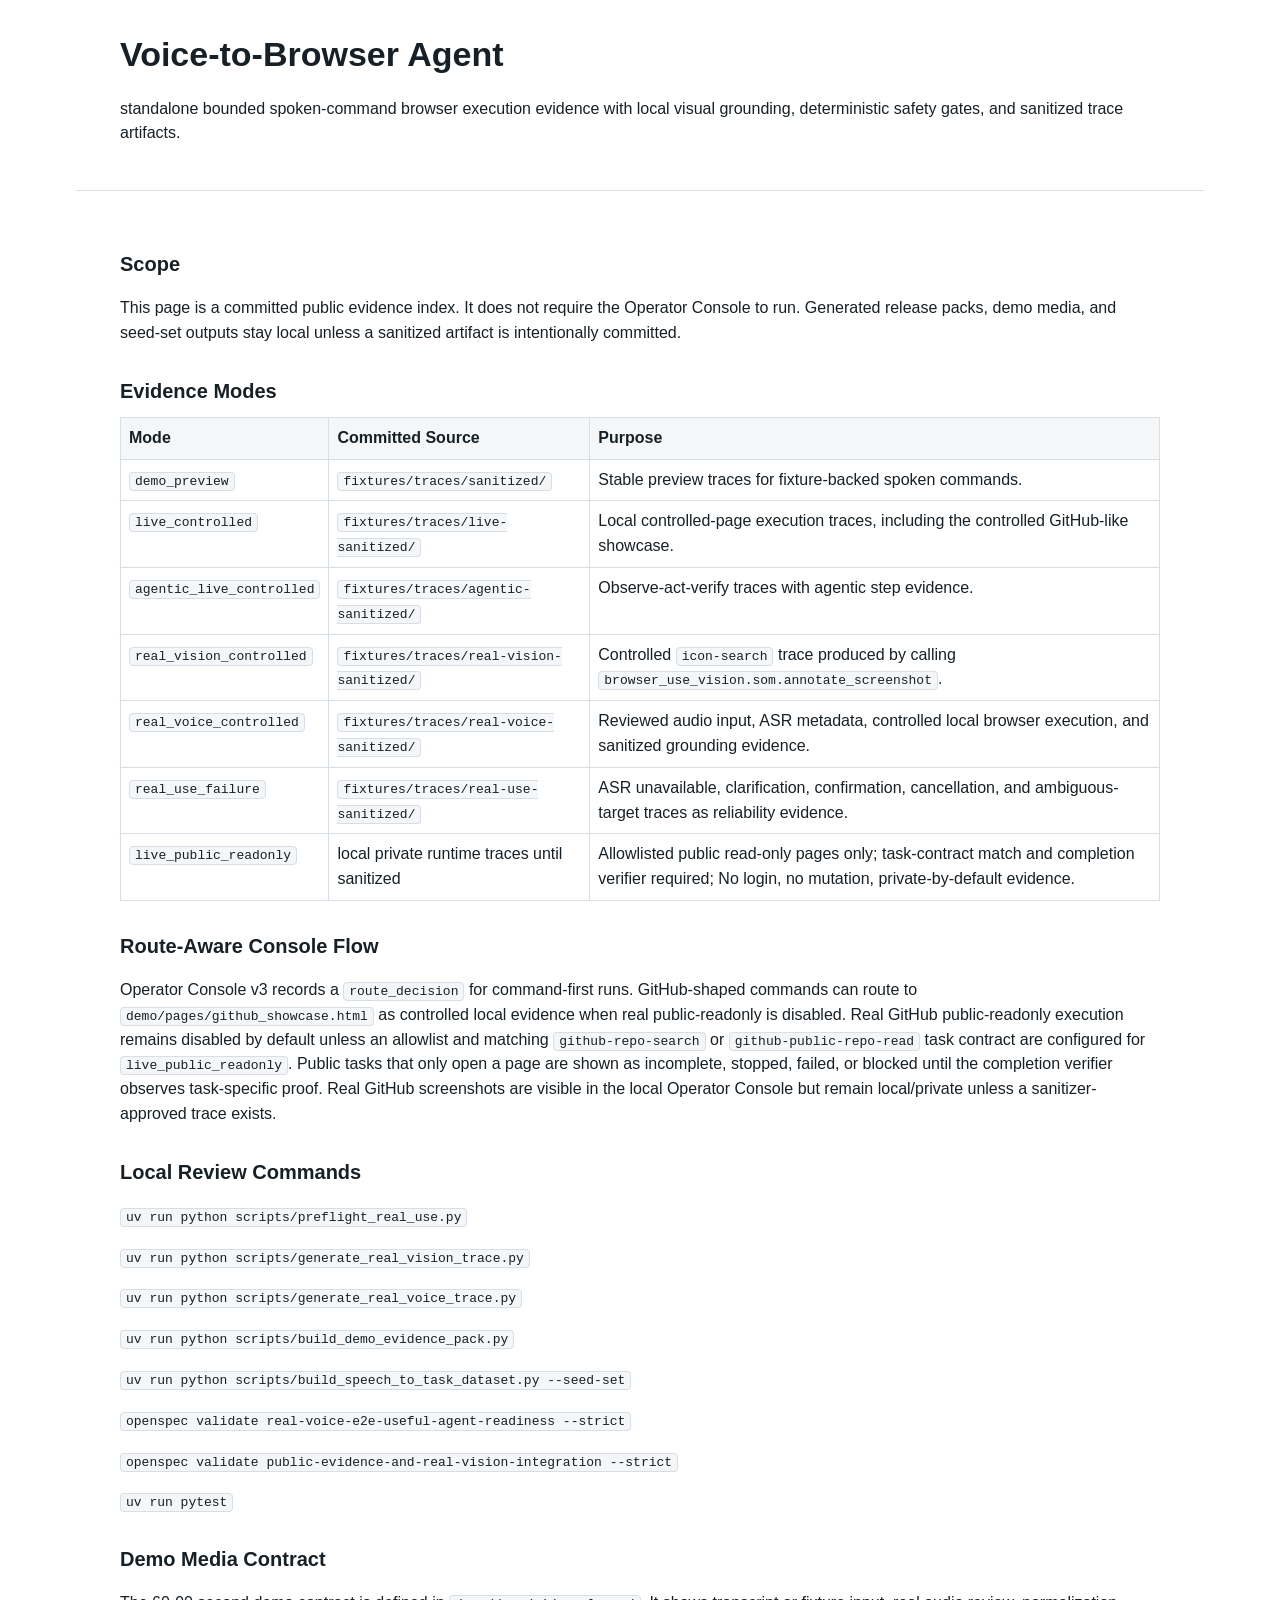
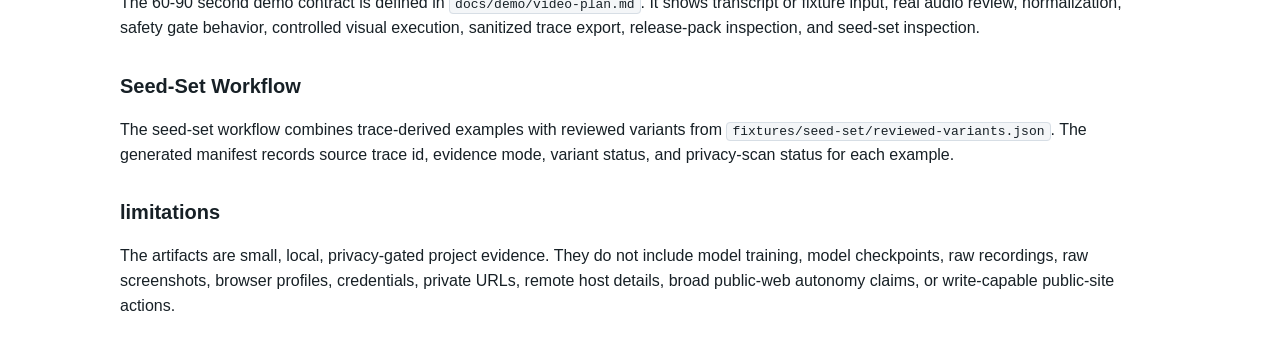
==== voice-browser-agent/docs/public-evidence/index.html @ 8aea1062 "feat: add visible real GitHub public-readonly execution" ====
<!doctype html>
<html lang="en">
  <head>
    <meta charset="utf-8" />
    <meta name="viewport" content="width=device-width, initial-scale=1" />
    <title>Voice-to-Browser Agent Public Evidence</title>
    <style>
      body {
        margin: 0;
        font-family: -apple-system, BlinkMacSystemFont, "Segoe UI", sans-serif;
        color: #172026;
        background: #ffffff;
        line-height: 1.55;
      }
      header, main {
        max-width: 1040px;
        margin: 0 auto;
        padding: 28px clamp(18px, 4vw, 44px);
      }
      header {
        border-bottom: 1px solid #d7dee5;
      }
      h1 {
        margin: 0 0 8px;
        font-size: 34px;
        letter-spacing: 0;
      }
      h2 {
        margin: 30px 0 10px;
        font-size: 20px;
        letter-spacing: 0;
      }
      code {
        background: #f4f6f8;
        border: 1px solid #d7dee5;
        border-radius: 4px;
        padding: 1px 5px;
      }
      table {
        border-collapse: collapse;
        width: 100%;
      }
      th, td {
        border: 1px solid #d7dee5;
        padding: 8px;
        text-align: left;
        vertical-align: top;
      }
      th {
        background: #f4f6f8;
      }
    </style>
  </head>
  <body>
    <header>
      <h1>Voice-to-Browser Agent</h1>
      <p>
        standalone bounded spoken-command browser execution evidence with local visual grounding,
        deterministic safety gates, and sanitized trace artifacts.
      </p>
    </header>
    <main>
      <section>
        <h2>Scope</h2>
        <p>
          This page is a committed public evidence index. It does not require the Operator Console
          to run. Generated release packs, demo media, and seed-set outputs stay local unless a
          sanitized artifact is intentionally committed.
        </p>
      </section>

      <section>
        <h2>Evidence Modes</h2>
        <table>
          <thead>
            <tr>
              <th>Mode</th>
              <th>Committed Source</th>
              <th>Purpose</th>
            </tr>
          </thead>
          <tbody>
            <tr>
              <td><code>demo_preview</code></td>
              <td><code>fixtures/traces/sanitized/</code></td>
              <td>Stable preview traces for fixture-backed spoken commands.</td>
            </tr>
            <tr>
              <td><code>live_controlled</code></td>
              <td><code>fixtures/traces/live-sanitized/</code></td>
              <td>Local controlled-page execution traces, including the controlled GitHub-like showcase.</td>
            </tr>
            <tr>
              <td><code>agentic_live_controlled</code></td>
              <td><code>fixtures/traces/agentic-sanitized/</code></td>
              <td>Observe-act-verify traces with agentic step evidence.</td>
            </tr>
            <tr>
              <td><code>real_vision_controlled</code></td>
              <td><code>fixtures/traces/real-vision-sanitized/</code></td>
              <td>Controlled <code>icon-search</code> trace produced by calling <code>browser_use_vision.som.annotate_screenshot</code>.</td>
            </tr>
            <tr>
              <td><code>real_voice_controlled</code></td>
              <td><code>fixtures/traces/real-voice-sanitized/</code></td>
              <td>Reviewed audio input, ASR metadata, controlled local browser execution, and sanitized grounding evidence.</td>
            </tr>
            <tr>
              <td><code>real_use_failure</code></td>
              <td><code>fixtures/traces/real-use-sanitized/</code></td>
              <td>ASR unavailable, clarification, confirmation, cancellation, and ambiguous-target traces as reliability evidence.</td>
            </tr>
            <tr>
              <td><code>live_public_readonly</code></td>
              <td>local private runtime traces until sanitized</td>
              <td>Allowlisted public read-only pages only; task-contract match and completion verifier required; No login, no mutation, private-by-default evidence.</td>
            </tr>
          </tbody>
        </table>
      </section>

      <section>
        <h2>Route-Aware Console Flow</h2>
        <p>
          Operator Console v3 records a <code>route_decision</code> for command-first runs.
          GitHub-shaped commands can route to <code>demo/pages/github_showcase.html</code>
          as controlled local evidence when real public-readonly is disabled. Real GitHub
          public-readonly execution remains disabled by default unless an allowlist and matching
          <code>github-repo-search</code> or <code>github-public-repo-read</code> task contract
          are configured for <code>live_public_readonly</code>.
          Public tasks that only open a page are shown as incomplete, stopped, failed, or blocked until
          the completion verifier observes task-specific proof. Real GitHub screenshots are visible
          in the local Operator Console but remain local/private unless a sanitizer-approved trace exists.
        </p>
      </section>

      <section>
        <h2>Local Review Commands</h2>
        <p><code>uv run python scripts/preflight_real_use.py</code></p>
        <p><code>uv run python scripts/generate_real_vision_trace.py</code></p>
        <p><code>uv run python scripts/generate_real_voice_trace.py</code></p>
        <p><code>uv run python scripts/build_demo_evidence_pack.py</code></p>
        <p><code>uv run python scripts/build_speech_to_task_dataset.py --seed-set</code></p>
        <p><code>openspec validate real-voice-e2e-useful-agent-readiness --strict</code></p>
        <p><code>openspec validate public-evidence-and-real-vision-integration --strict</code></p>
        <p><code>uv run pytest</code></p>
      </section>

      <section>
        <h2>Demo Media Contract</h2>
        <p>
          The 60-90 second demo contract is defined in <code>docs/demo/video-plan.md</code>.
          It shows transcript or fixture input, real audio review, normalization, safety gate
          behavior, controlled visual execution, sanitized trace export, release-pack inspection,
          and seed-set inspection.
        </p>
      </section>

      <section>
        <h2>Seed-Set Workflow</h2>
        <p>
          The seed-set workflow combines trace-derived examples with reviewed variants from
          <code>fixtures/seed-set/reviewed-variants.json</code>. The generated manifest records
          source trace id, evidence mode, variant status, and privacy-scan status for each example.
        </p>
      </section>

      <section>
        <h2>limitations</h2>
        <p>
          The artifacts are small, local, privacy-gated project evidence. They do not include model
          training, model checkpoints, raw recordings, raw screenshots, browser profiles, credentials,
          private URLs, remote host details, broad public-web autonomy claims, or write-capable public-site actions.
        </p>
      </section>
    </main>
  </body>
</html>
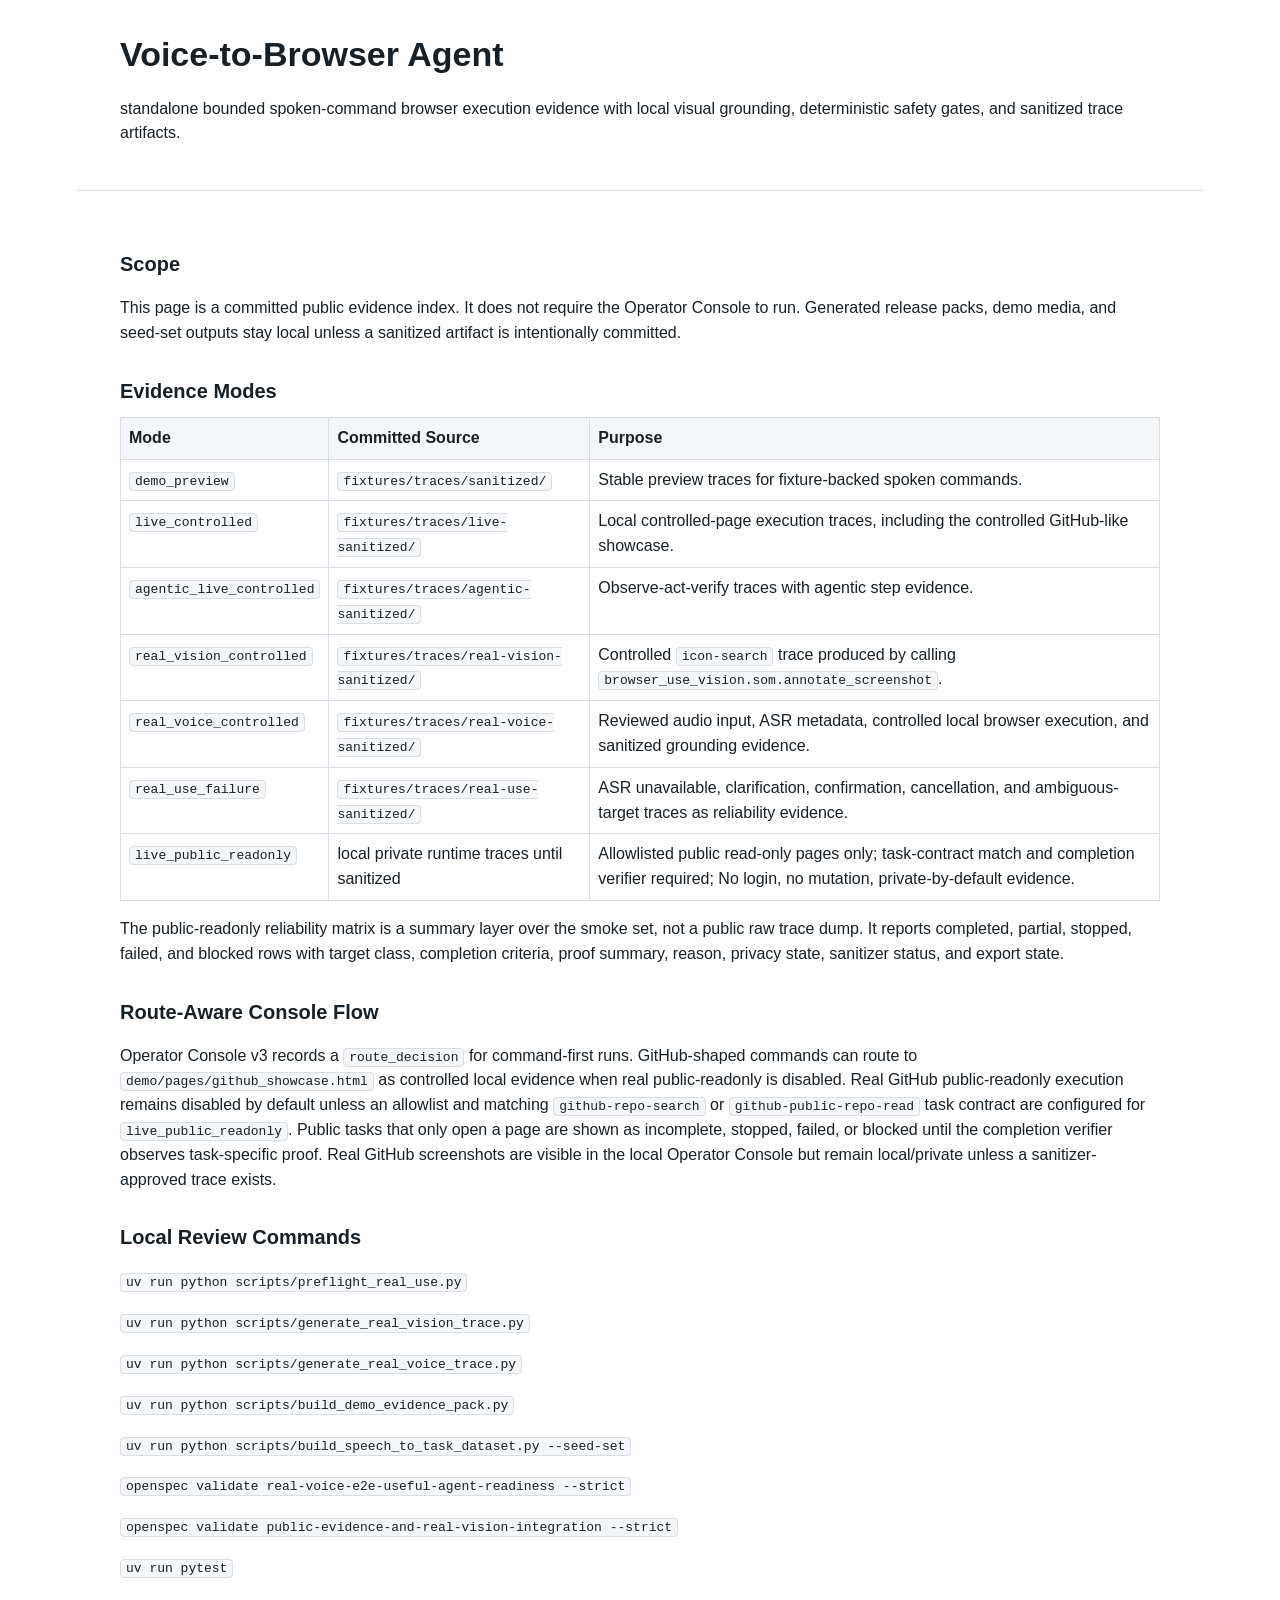
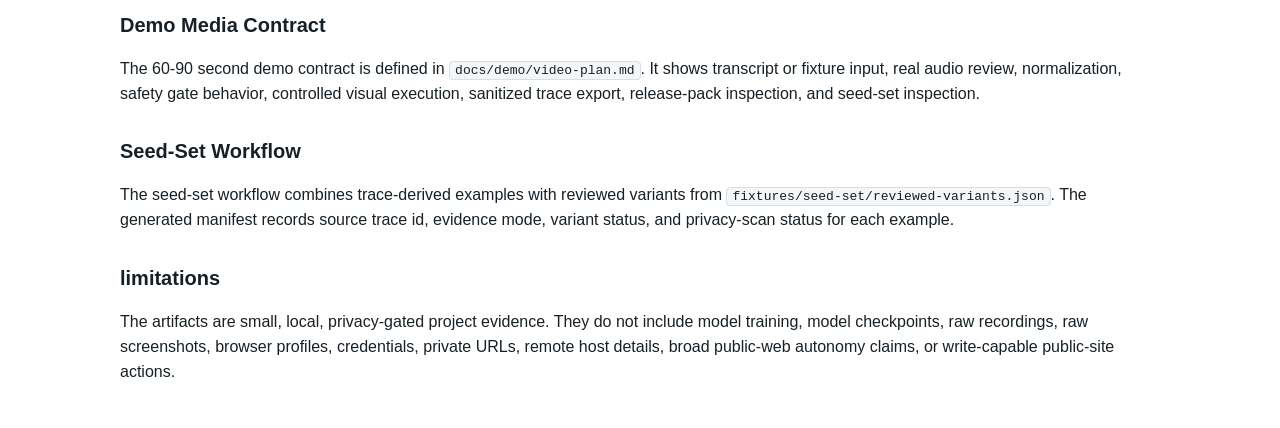
==== commit 6c26cf8e: "feat: add public-readonly reliability matrix" ====
--- a/voice-browser-agent/docs/public-evidence/index.html
+++ b/voice-browser-agent/docs/public-evidence/index.html
@@ -117,6 +117,12 @@
             </tr>
           </tbody>
         </table>
+        <p>
+          The public-readonly reliability matrix is a summary layer over the smoke set, not a
+          public raw trace dump. It reports completed, partial, stopped, failed, and blocked
+          rows with target class, completion criteria, proof summary, reason, privacy state,
+          sanitizer status, and export state.
+        </p>
       </section>
 
       <section>
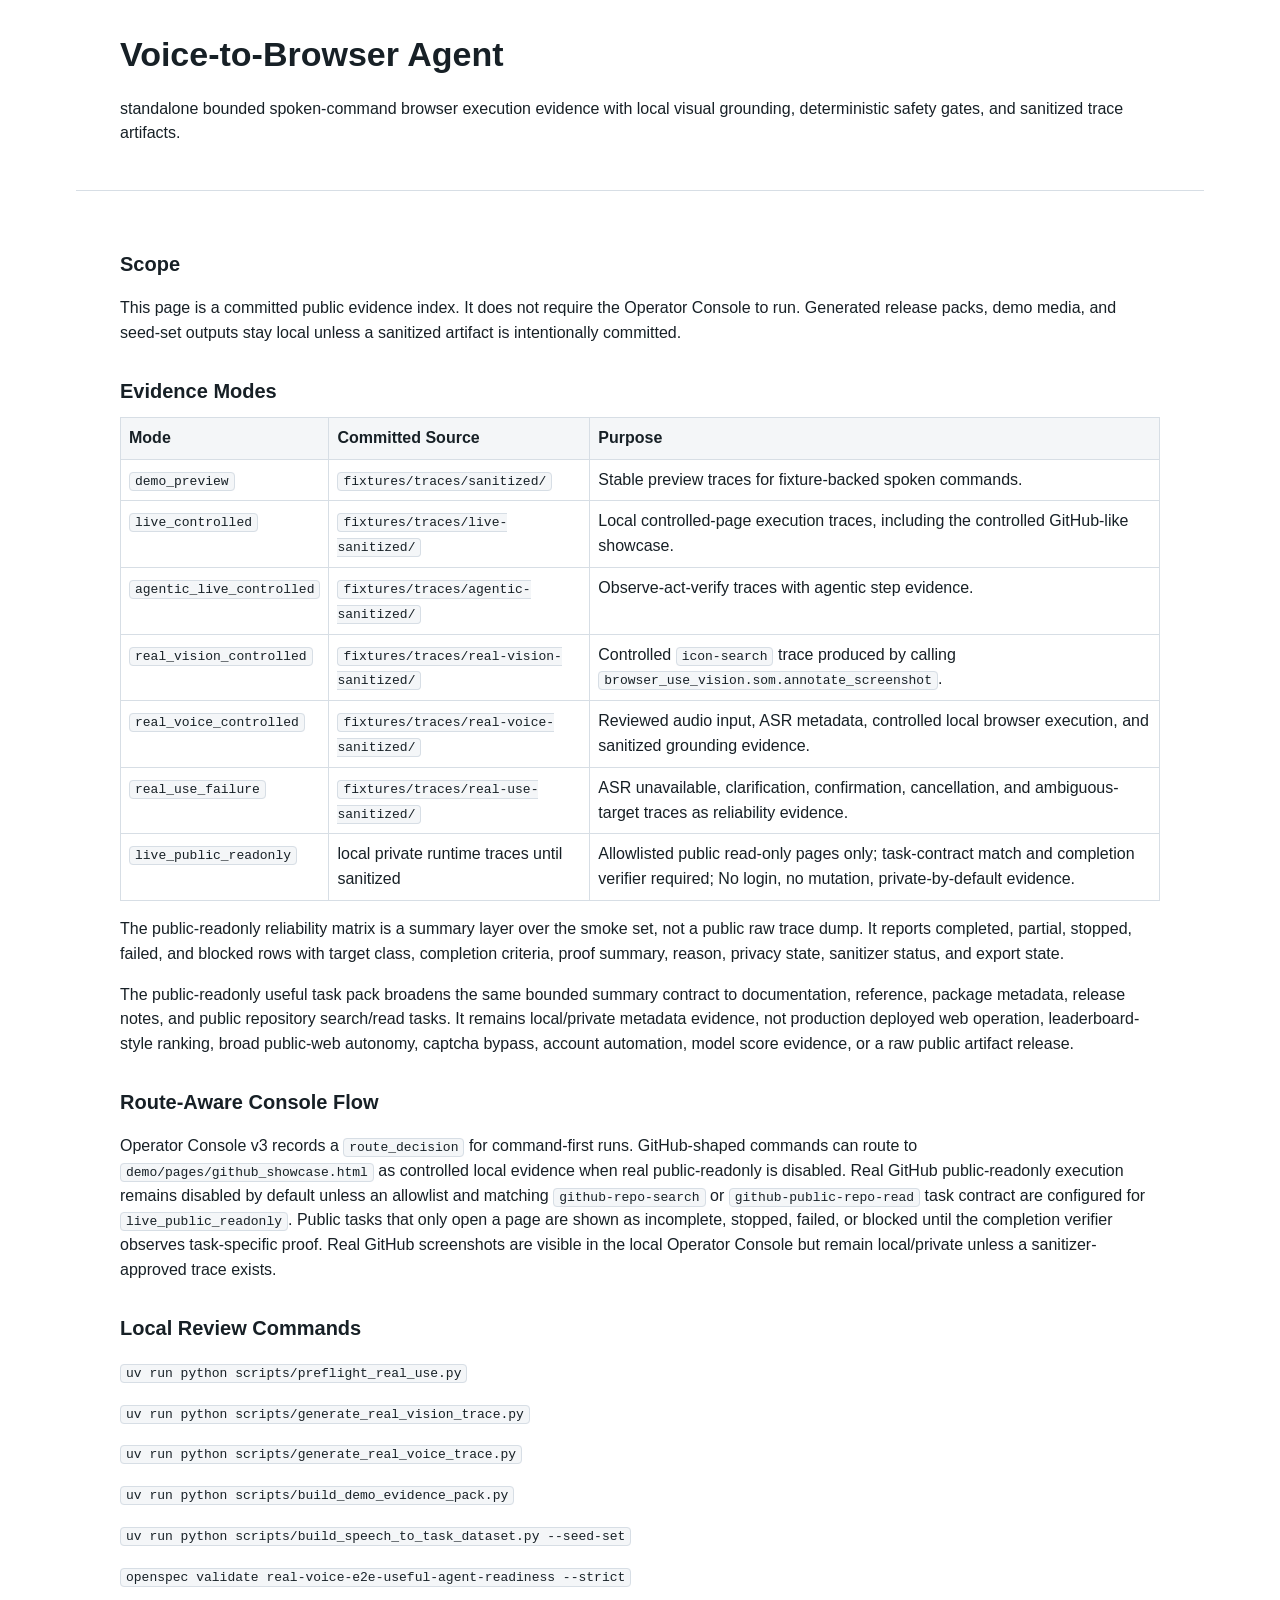
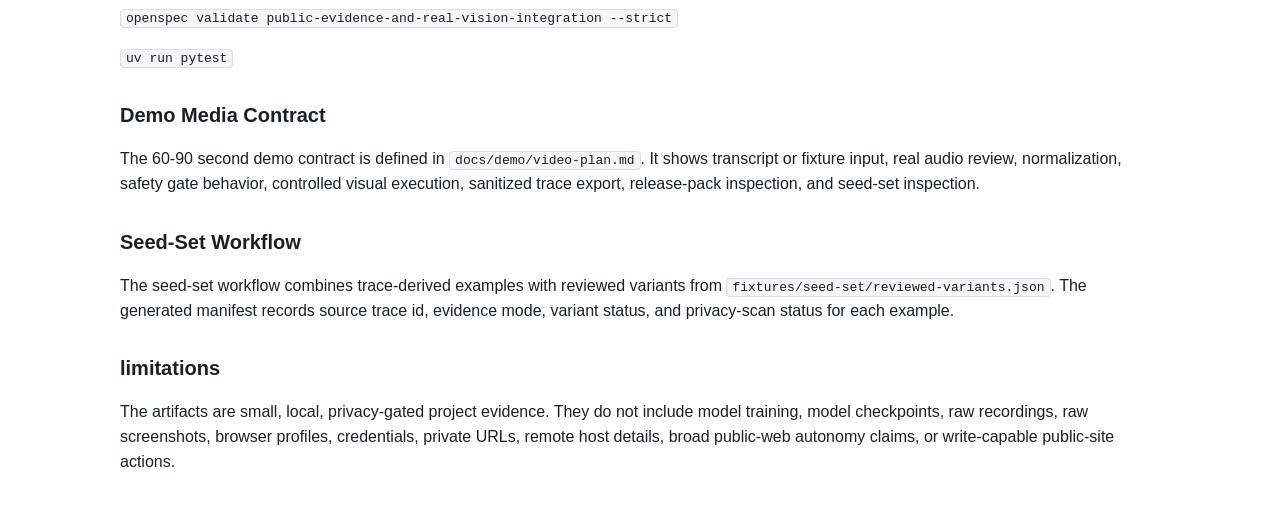
==== commit c3c0fec8: "Archive public readonly useful task pack" ====
--- a/voice-browser-agent/docs/public-evidence/index.html
+++ b/voice-browser-agent/docs/public-evidence/index.html
@@ -123,6 +123,13 @@
           rows with target class, completion criteria, proof summary, reason, privacy state,
           sanitizer status, and export state.
         </p>
+        <p>
+          The public-readonly useful task pack broadens the same bounded summary contract to
+          documentation, reference, package metadata, release notes, and public repository
+          search/read tasks. It remains local/private metadata evidence, not production
+          deployed web operation, leaderboard-style ranking, broad public-web autonomy, captcha
+          bypass, account automation, model score evidence, or a raw public artifact release.
+        </p>
       </section>
 
       <section>
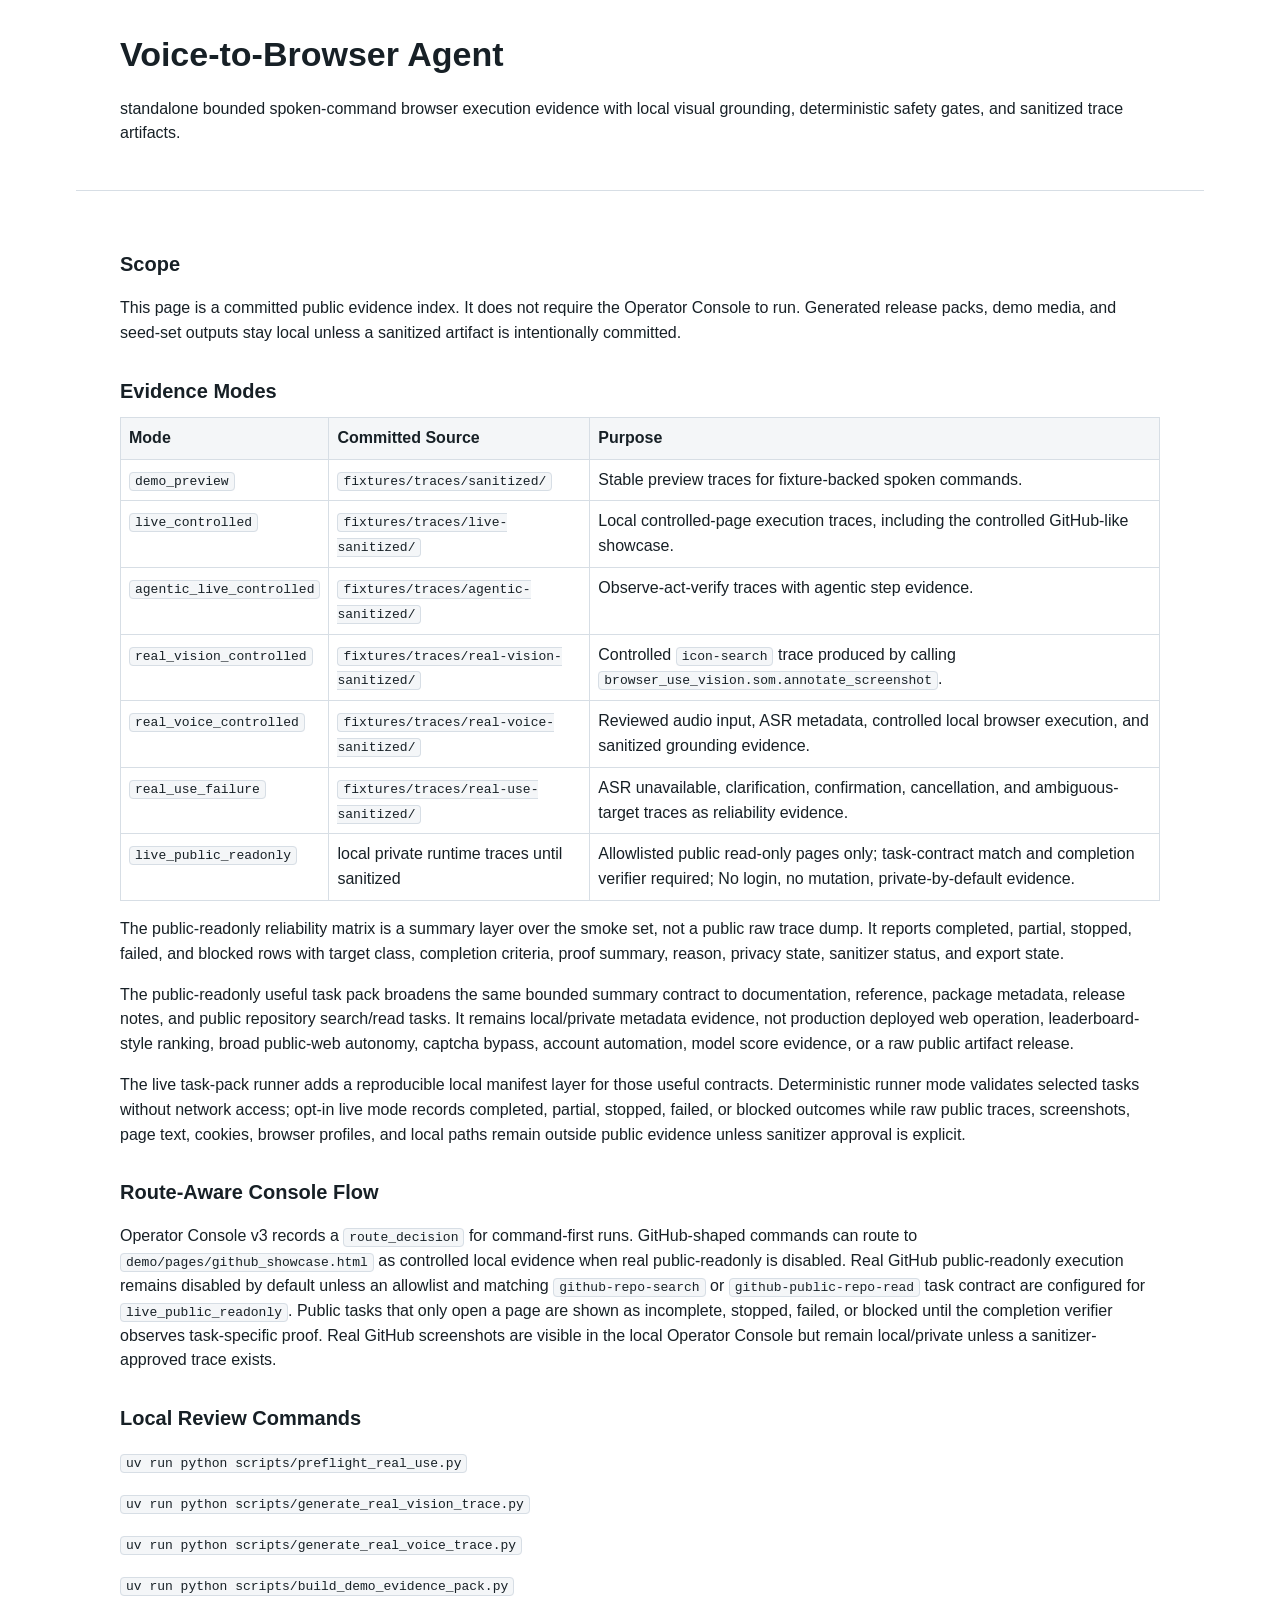
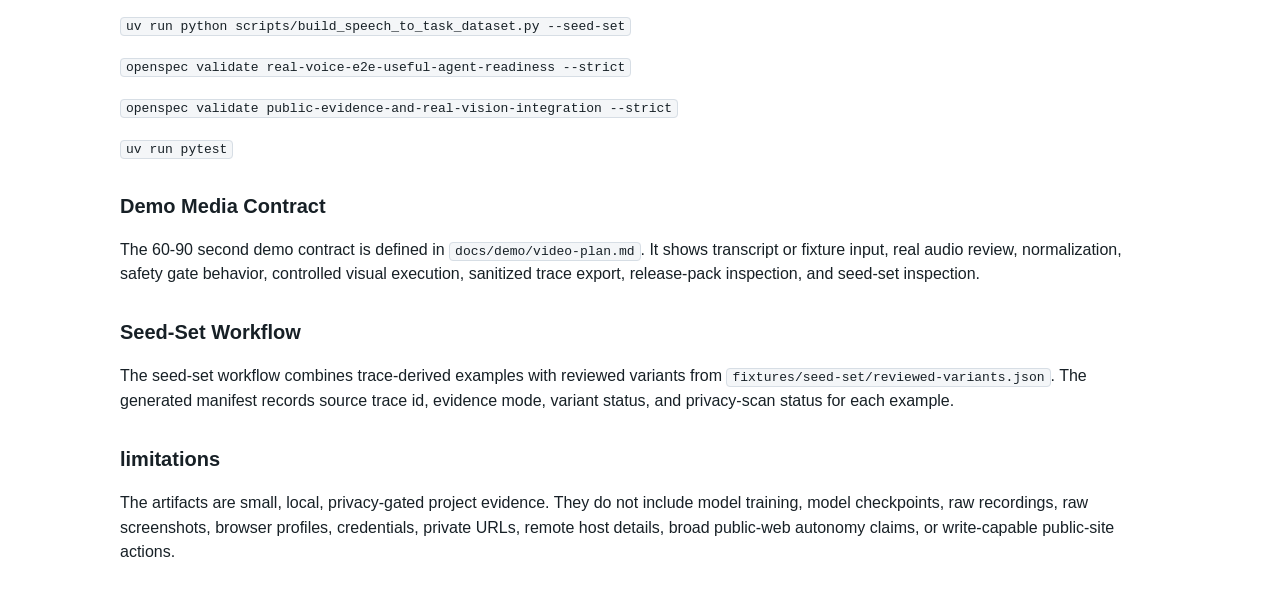
==== commit 61cb7ca4: "Add public-readonly task pack runner" ====
--- a/voice-browser-agent/docs/public-evidence/index.html
+++ b/voice-browser-agent/docs/public-evidence/index.html
@@ -130,6 +130,13 @@
           deployed web operation, leaderboard-style ranking, broad public-web autonomy, captcha
           bypass, account automation, model score evidence, or a raw public artifact release.
         </p>
+        <p>
+          The live task-pack runner adds a reproducible local manifest layer for those useful
+          contracts. Deterministic runner mode validates selected tasks without network access;
+          opt-in live mode records completed, partial, stopped, failed, or blocked outcomes
+          while raw public traces, screenshots, page text, cookies, browser profiles, and local
+          paths remain outside public evidence unless sanitizer approval is explicit.
+        </p>
       </section>
 
       <section>
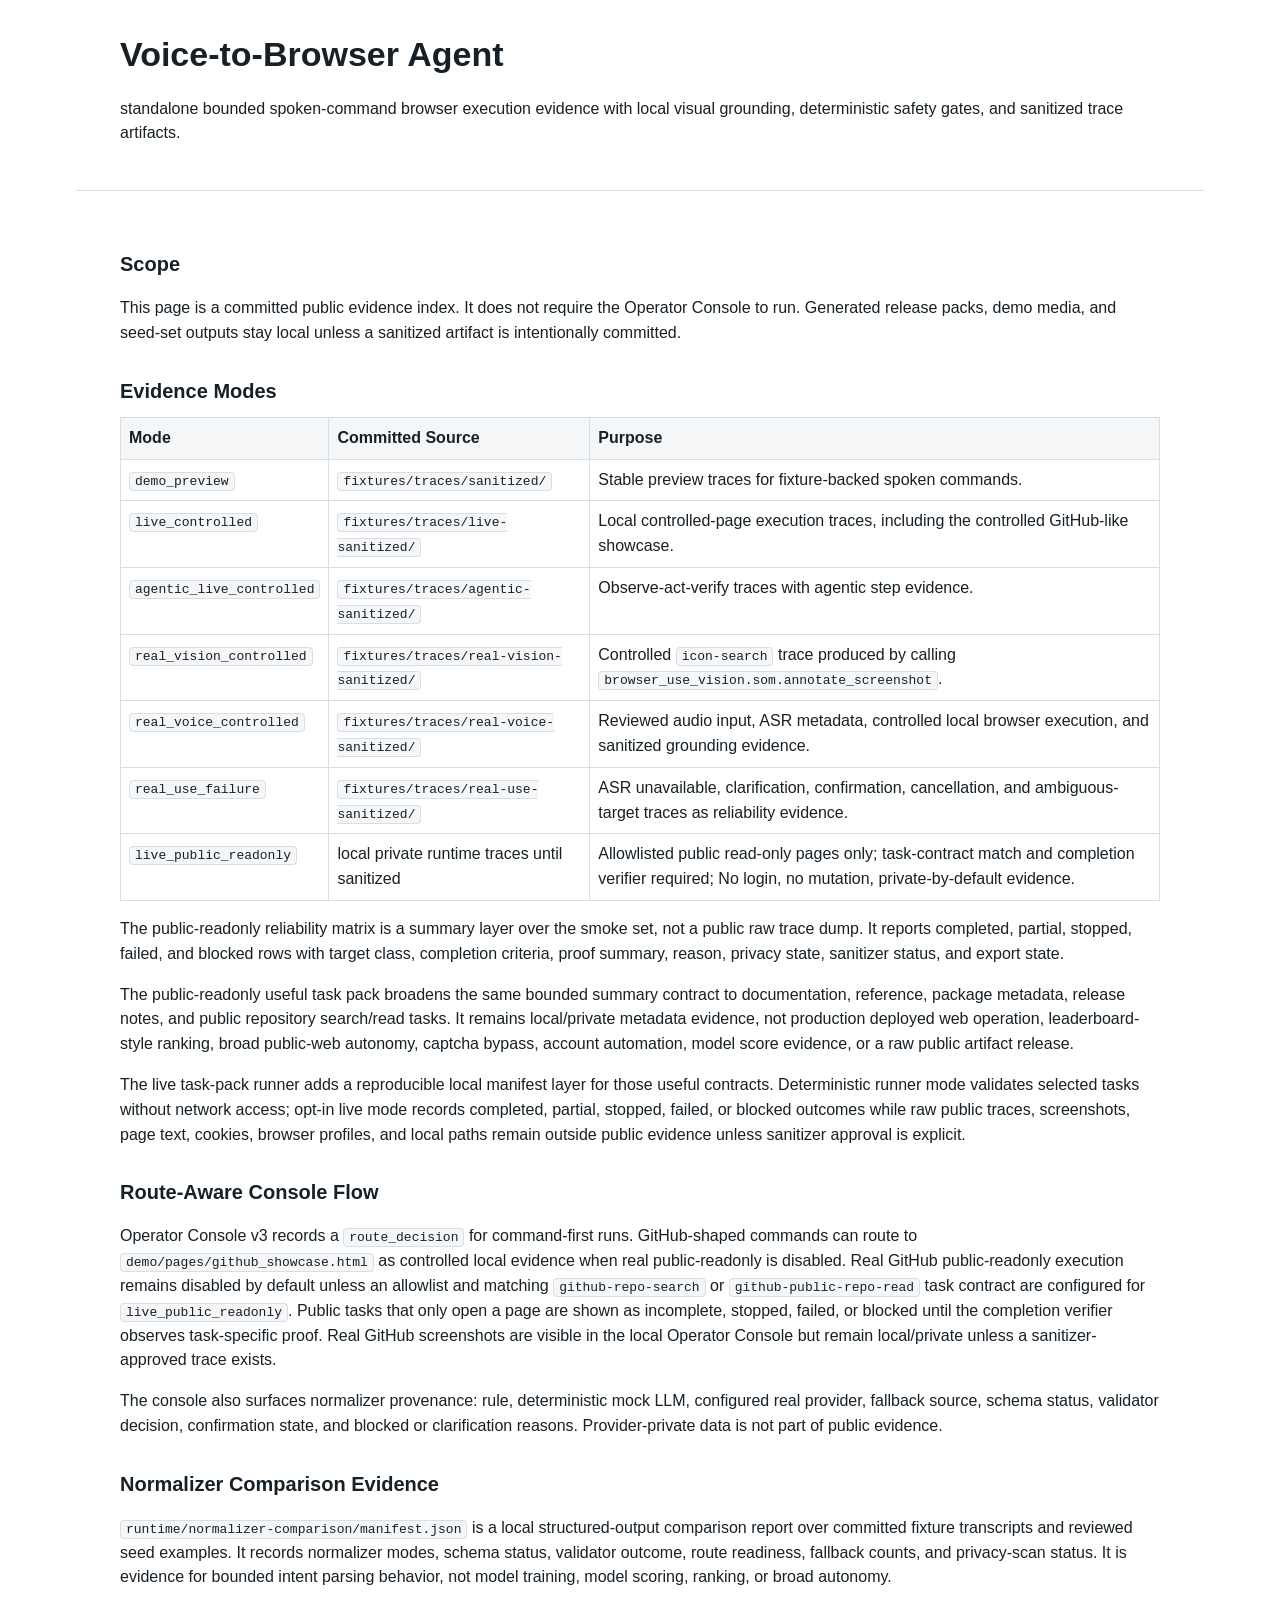
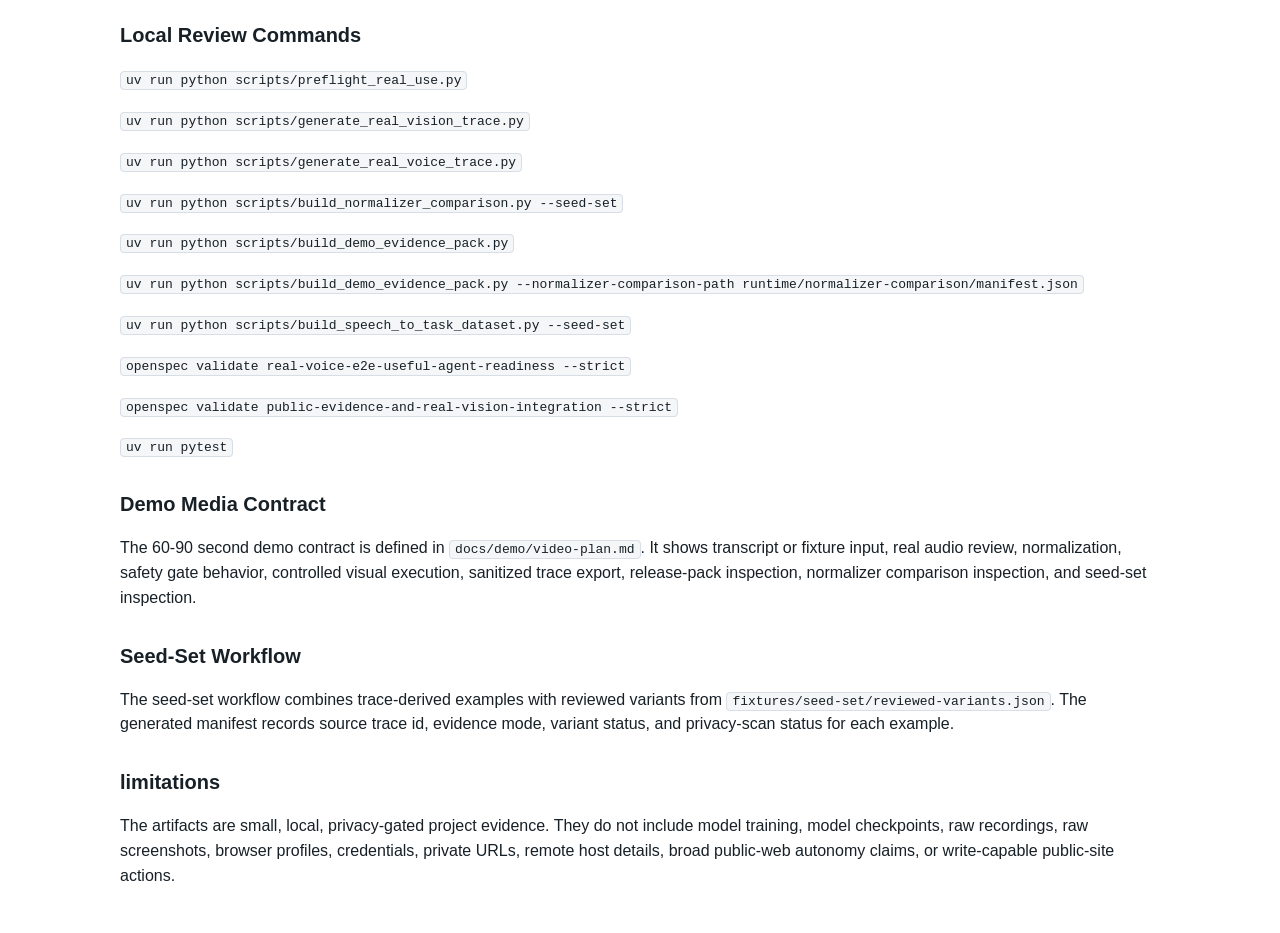
==== commit 61d52a5f: "Add structured normalizer evidence path" ====
--- a/voice-browser-agent/docs/public-evidence/index.html
+++ b/voice-browser-agent/docs/public-evidence/index.html
@@ -152,6 +152,22 @@
           the completion verifier observes task-specific proof. Real GitHub screenshots are visible
           in the local Operator Console but remain local/private unless a sanitizer-approved trace exists.
         </p>
+        <p>
+          The console also surfaces normalizer provenance: rule, deterministic mock LLM, configured
+          real provider, fallback source, schema status, validator decision, confirmation state, and
+          blocked or clarification reasons. Provider-private data is not part of public evidence.
+        </p>
+      </section>
+
+      <section>
+        <h2>Normalizer Comparison Evidence</h2>
+        <p>
+          <code>runtime/normalizer-comparison/manifest.json</code> is a local structured-output
+          comparison report over committed fixture transcripts and reviewed seed examples. It records
+          normalizer modes, schema status, validator outcome, route readiness, fallback counts, and
+          privacy-scan status. It is evidence for bounded intent parsing behavior, not model training,
+          model scoring, ranking, or broad autonomy.
+        </p>
       </section>
 
       <section>
@@ -159,7 +175,9 @@
         <p><code>uv run python scripts/preflight_real_use.py</code></p>
         <p><code>uv run python scripts/generate_real_vision_trace.py</code></p>
         <p><code>uv run python scripts/generate_real_voice_trace.py</code></p>
+        <p><code>uv run python scripts/build_normalizer_comparison.py --seed-set</code></p>
         <p><code>uv run python scripts/build_demo_evidence_pack.py</code></p>
+        <p><code>uv run python scripts/build_demo_evidence_pack.py --normalizer-comparison-path runtime/normalizer-comparison/manifest.json</code></p>
         <p><code>uv run python scripts/build_speech_to_task_dataset.py --seed-set</code></p>
         <p><code>openspec validate real-voice-e2e-useful-agent-readiness --strict</code></p>
         <p><code>openspec validate public-evidence-and-real-vision-integration --strict</code></p>
@@ -172,7 +190,7 @@
           The 60-90 second demo contract is defined in <code>docs/demo/video-plan.md</code>.
           It shows transcript or fixture input, real audio review, normalization, safety gate
           behavior, controlled visual execution, sanitized trace export, release-pack inspection,
-          and seed-set inspection.
+          normalizer comparison inspection, and seed-set inspection.
         </p>
       </section>
 
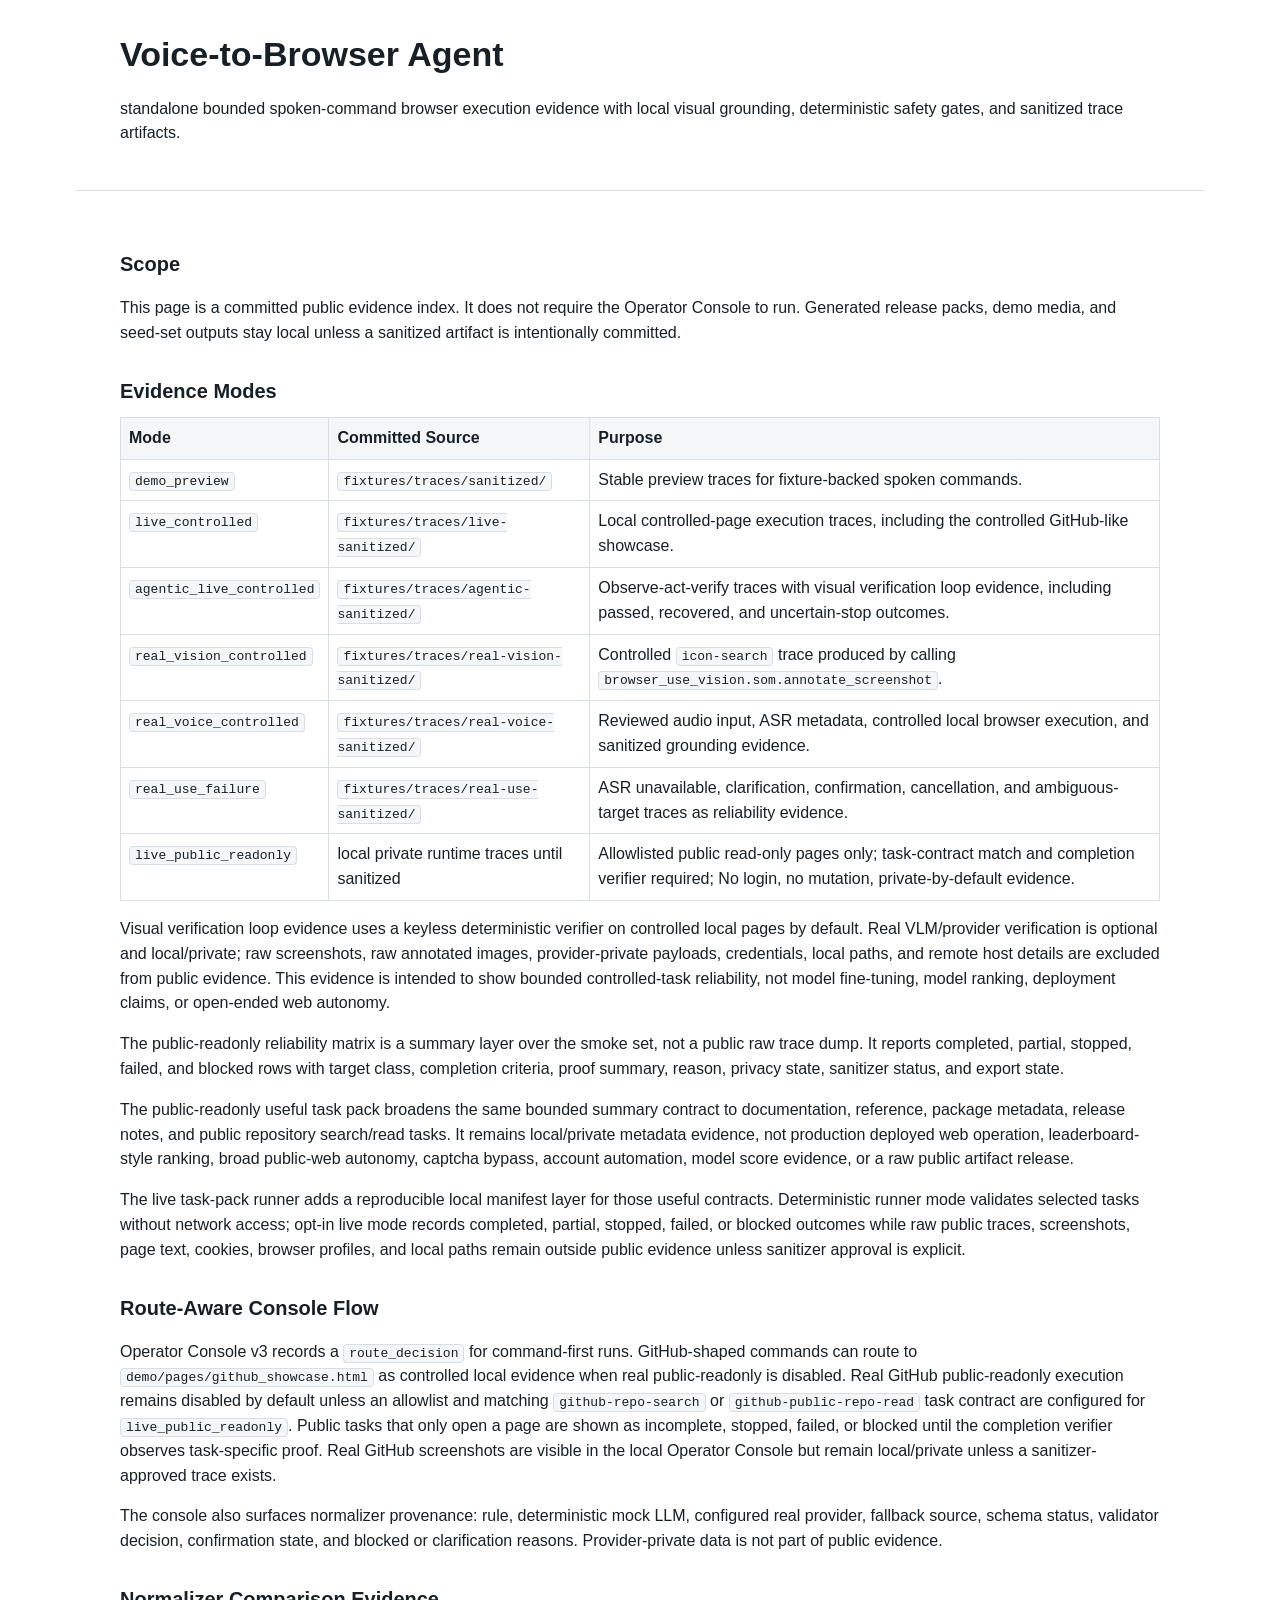
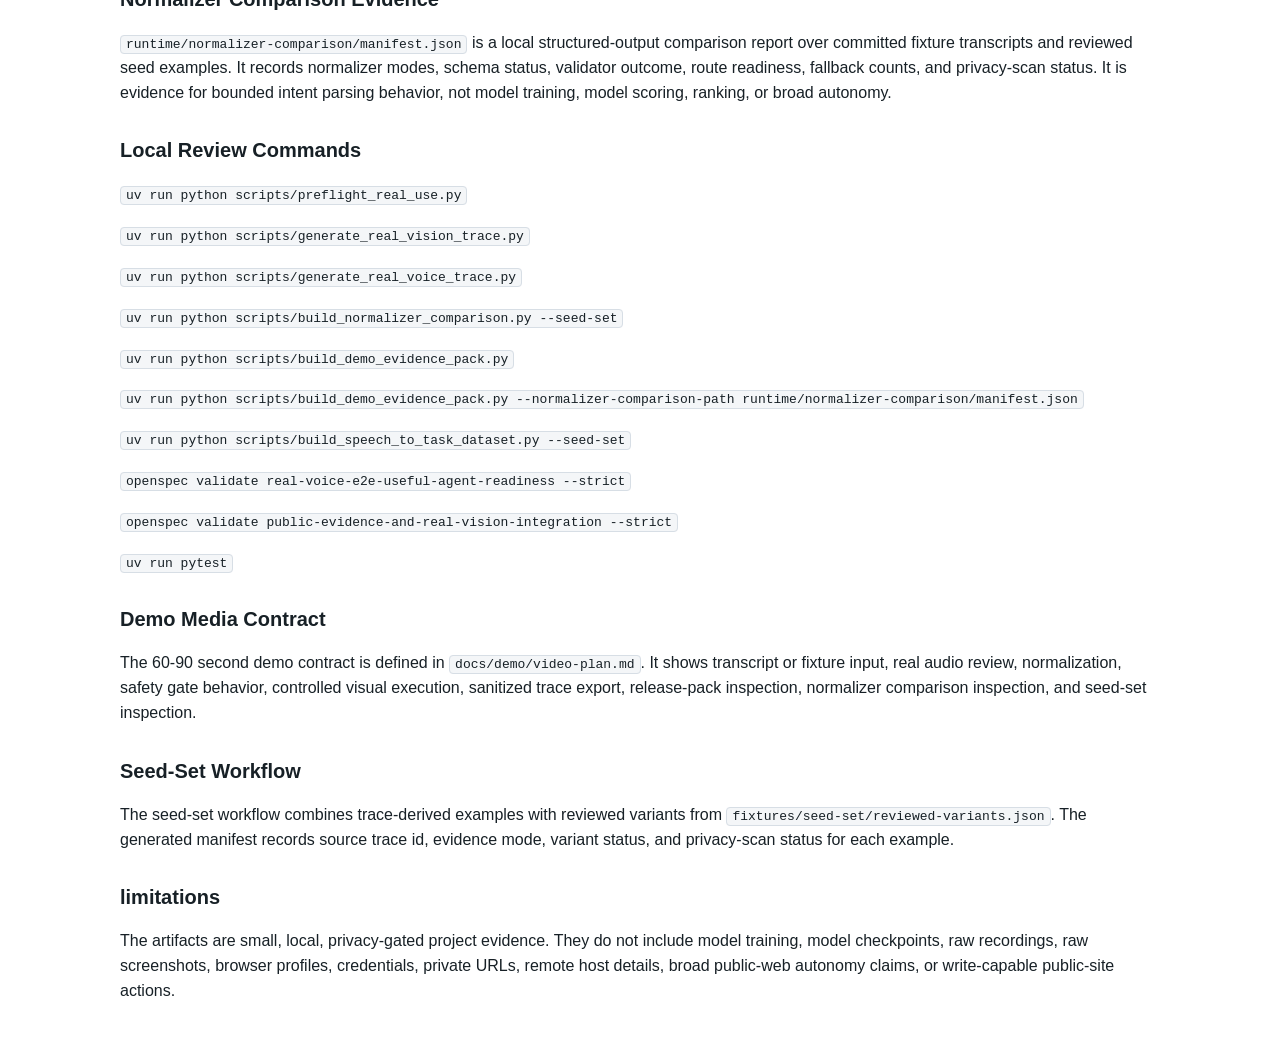
==== commit 4d102432: "Add visual verification loop evidence" ====
--- a/voice-browser-agent/docs/public-evidence/index.html
+++ b/voice-browser-agent/docs/public-evidence/index.html
@@ -93,7 +93,7 @@
             <tr>
               <td><code>agentic_live_controlled</code></td>
               <td><code>fixtures/traces/agentic-sanitized/</code></td>
-              <td>Observe-act-verify traces with agentic step evidence.</td>
+              <td>Observe-act-verify traces with visual verification loop evidence, including passed, recovered, and uncertain-stop outcomes.</td>
             </tr>
             <tr>
               <td><code>real_vision_controlled</code></td>
@@ -117,6 +117,14 @@
             </tr>
           </tbody>
         </table>
+        <p>
+          Visual verification loop evidence uses a keyless deterministic verifier on controlled
+          local pages by default. Real VLM/provider verification is optional and local/private; raw
+          screenshots, raw annotated images, provider-private payloads, credentials, local paths,
+          and remote host details are excluded from public evidence. This evidence is intended to
+          show bounded controlled-task reliability, not model fine-tuning, model ranking, deployment
+          claims, or open-ended web autonomy.
+        </p>
         <p>
           The public-readonly reliability matrix is a summary layer over the smoke set, not a
           public raw trace dump. It reports completed, partial, stopped, failed, and blocked
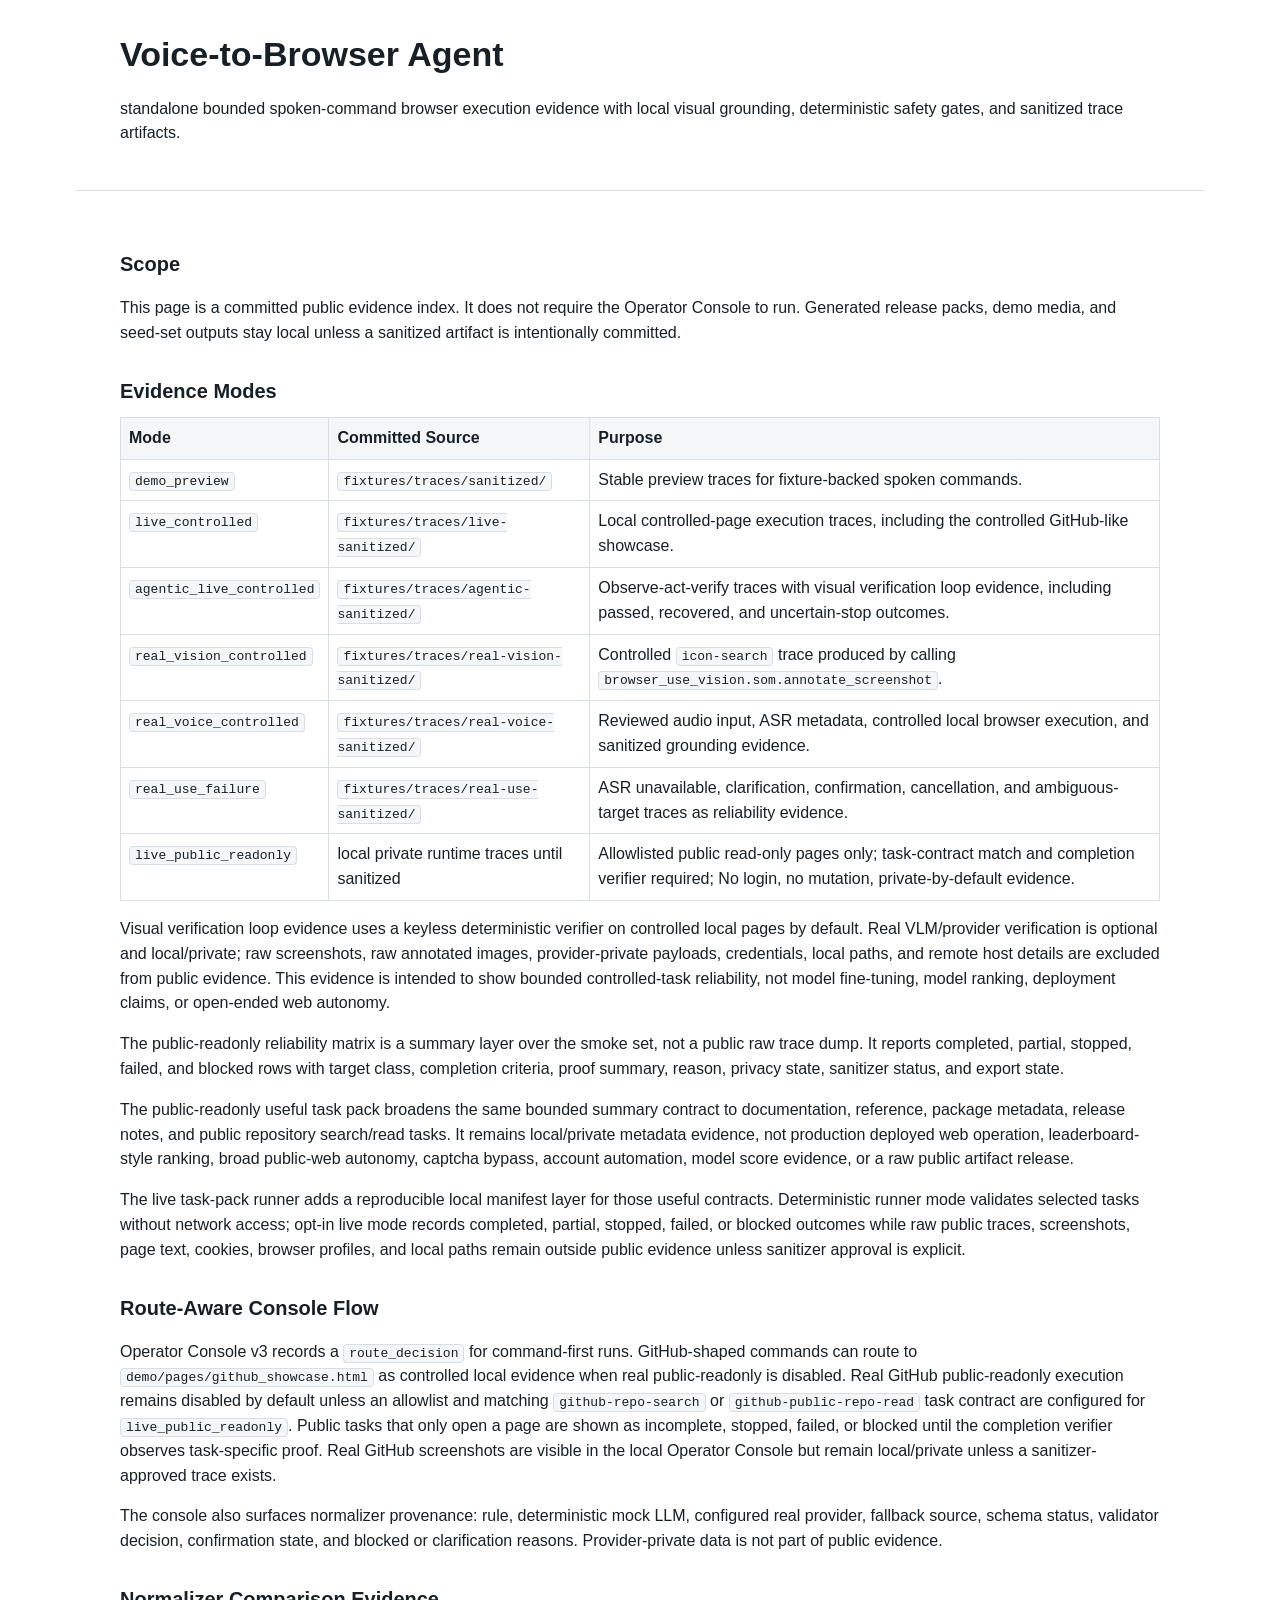
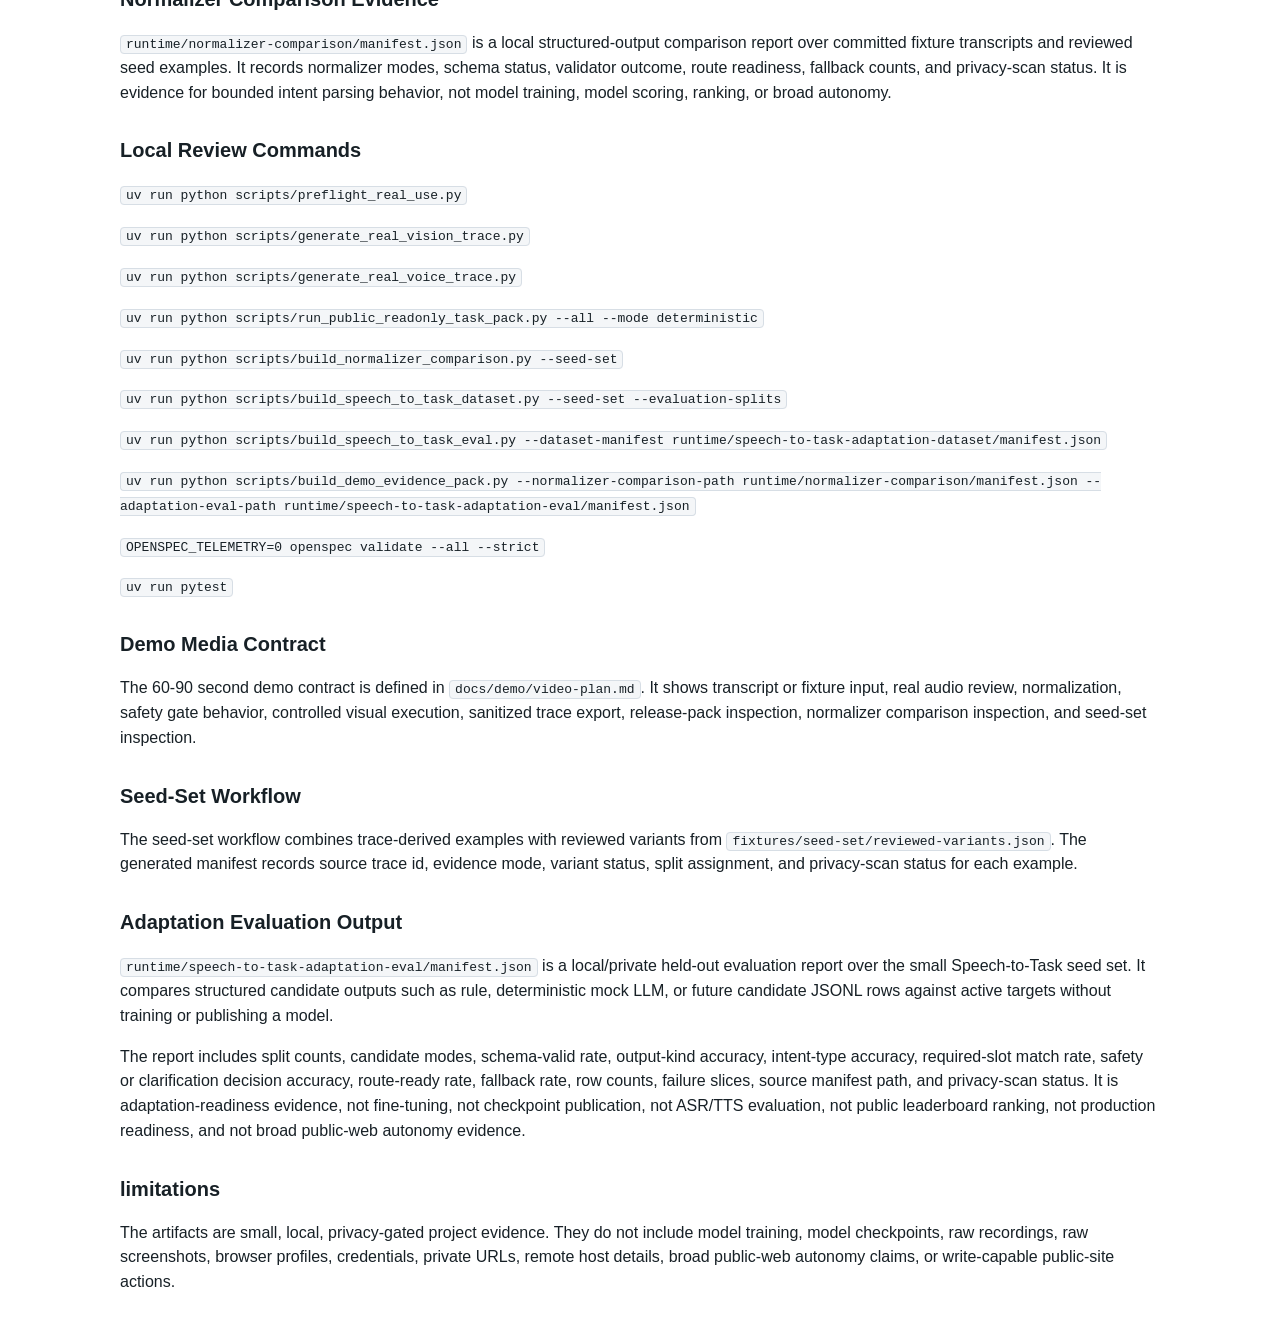
==== commit 965a1527: "Archive final project completion audit" ====
--- a/voice-browser-agent/docs/public-evidence/index.html
+++ b/voice-browser-agent/docs/public-evidence/index.html
@@ -183,12 +183,12 @@
         <p><code>uv run python scripts/preflight_real_use.py</code></p>
         <p><code>uv run python scripts/generate_real_vision_trace.py</code></p>
         <p><code>uv run python scripts/generate_real_voice_trace.py</code></p>
+        <p><code>uv run python scripts/run_public_readonly_task_pack.py --all --mode deterministic</code></p>
         <p><code>uv run python scripts/build_normalizer_comparison.py --seed-set</code></p>
-        <p><code>uv run python scripts/build_demo_evidence_pack.py</code></p>
-        <p><code>uv run python scripts/build_demo_evidence_pack.py --normalizer-comparison-path runtime/normalizer-comparison/manifest.json</code></p>
-        <p><code>uv run python scripts/build_speech_to_task_dataset.py --seed-set</code></p>
-        <p><code>openspec validate real-voice-e2e-useful-agent-readiness --strict</code></p>
-        <p><code>openspec validate public-evidence-and-real-vision-integration --strict</code></p>
+        <p><code>uv run python scripts/build_speech_to_task_dataset.py --seed-set --evaluation-splits</code></p>
+        <p><code>uv run python scripts/build_speech_to_task_eval.py --dataset-manifest runtime/speech-to-task-adaptation-dataset/manifest.json</code></p>
+        <p><code>uv run python scripts/build_demo_evidence_pack.py --normalizer-comparison-path runtime/normalizer-comparison/manifest.json --adaptation-eval-path runtime/speech-to-task-adaptation-eval/manifest.json</code></p>
+        <p><code>OPENSPEC_TELEMETRY=0 openspec validate --all --strict</code></p>
         <p><code>uv run pytest</code></p>
       </section>
 
@@ -207,7 +207,27 @@
         <p>
           The seed-set workflow combines trace-derived examples with reviewed variants from
           <code>fixtures/seed-set/reviewed-variants.json</code>. The generated manifest records
-          source trace id, evidence mode, variant status, and privacy-scan status for each example.
+          source trace id, evidence mode, variant status, split assignment, and privacy-scan status
+          for each example.
+        </p>
+      </section>
+
+      <section>
+        <h2>Adaptation Evaluation Output</h2>
+        <p>
+          <code>runtime/speech-to-task-adaptation-eval/manifest.json</code> is a local/private
+          held-out evaluation report over the small Speech-to-Task seed set. It compares structured
+          candidate outputs such as rule, deterministic mock LLM, or future candidate JSONL rows
+          against active targets without training or publishing a model.
+        </p>
+        <p>
+          The report includes split counts, candidate modes, schema-valid rate, output-kind
+          accuracy, intent-type accuracy, required-slot match rate, safety or clarification
+          decision accuracy, route-ready rate, fallback rate, row counts, failure slices,
+          source manifest path, and privacy-scan status. It is adaptation-readiness evidence,
+          not fine-tuning, not checkpoint publication, not ASR/TTS evaluation,
+          not public leaderboard ranking, not production readiness, and not broad public-web autonomy
+          evidence.
         </p>
       </section>
 
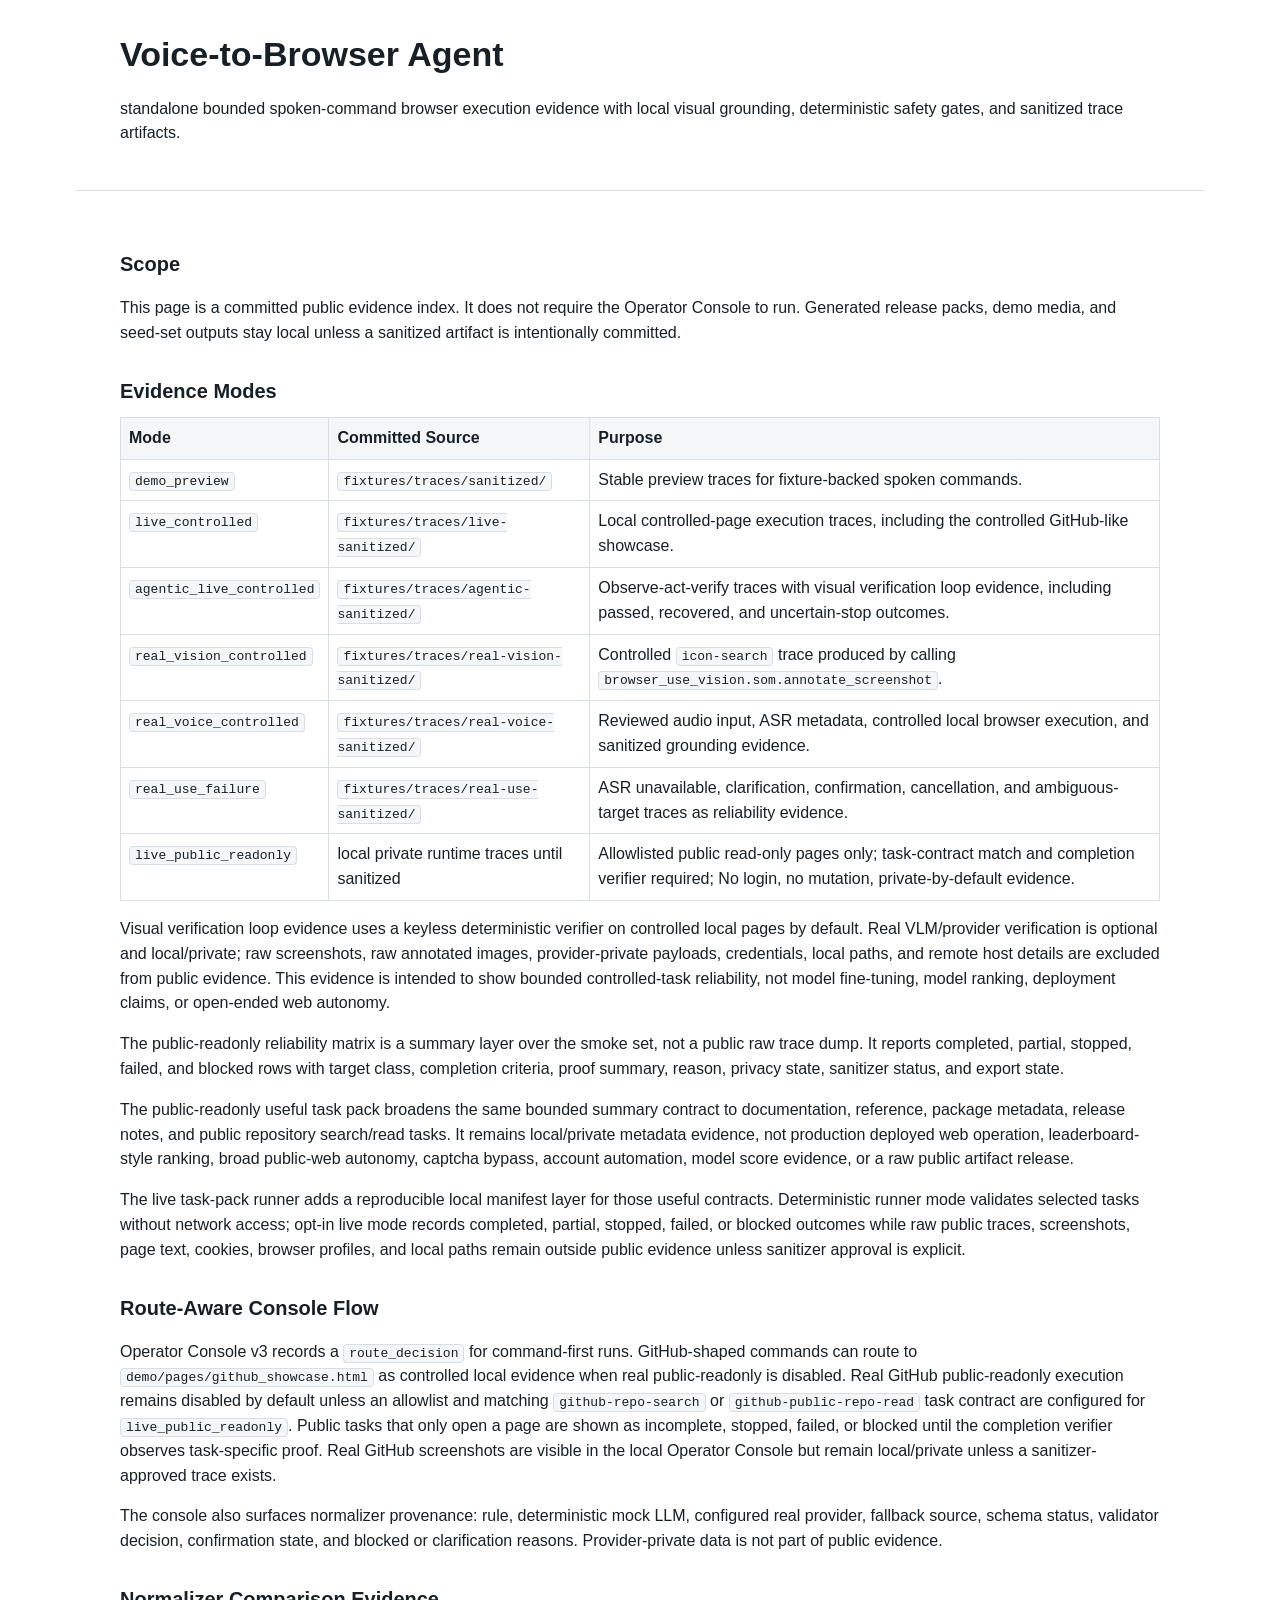
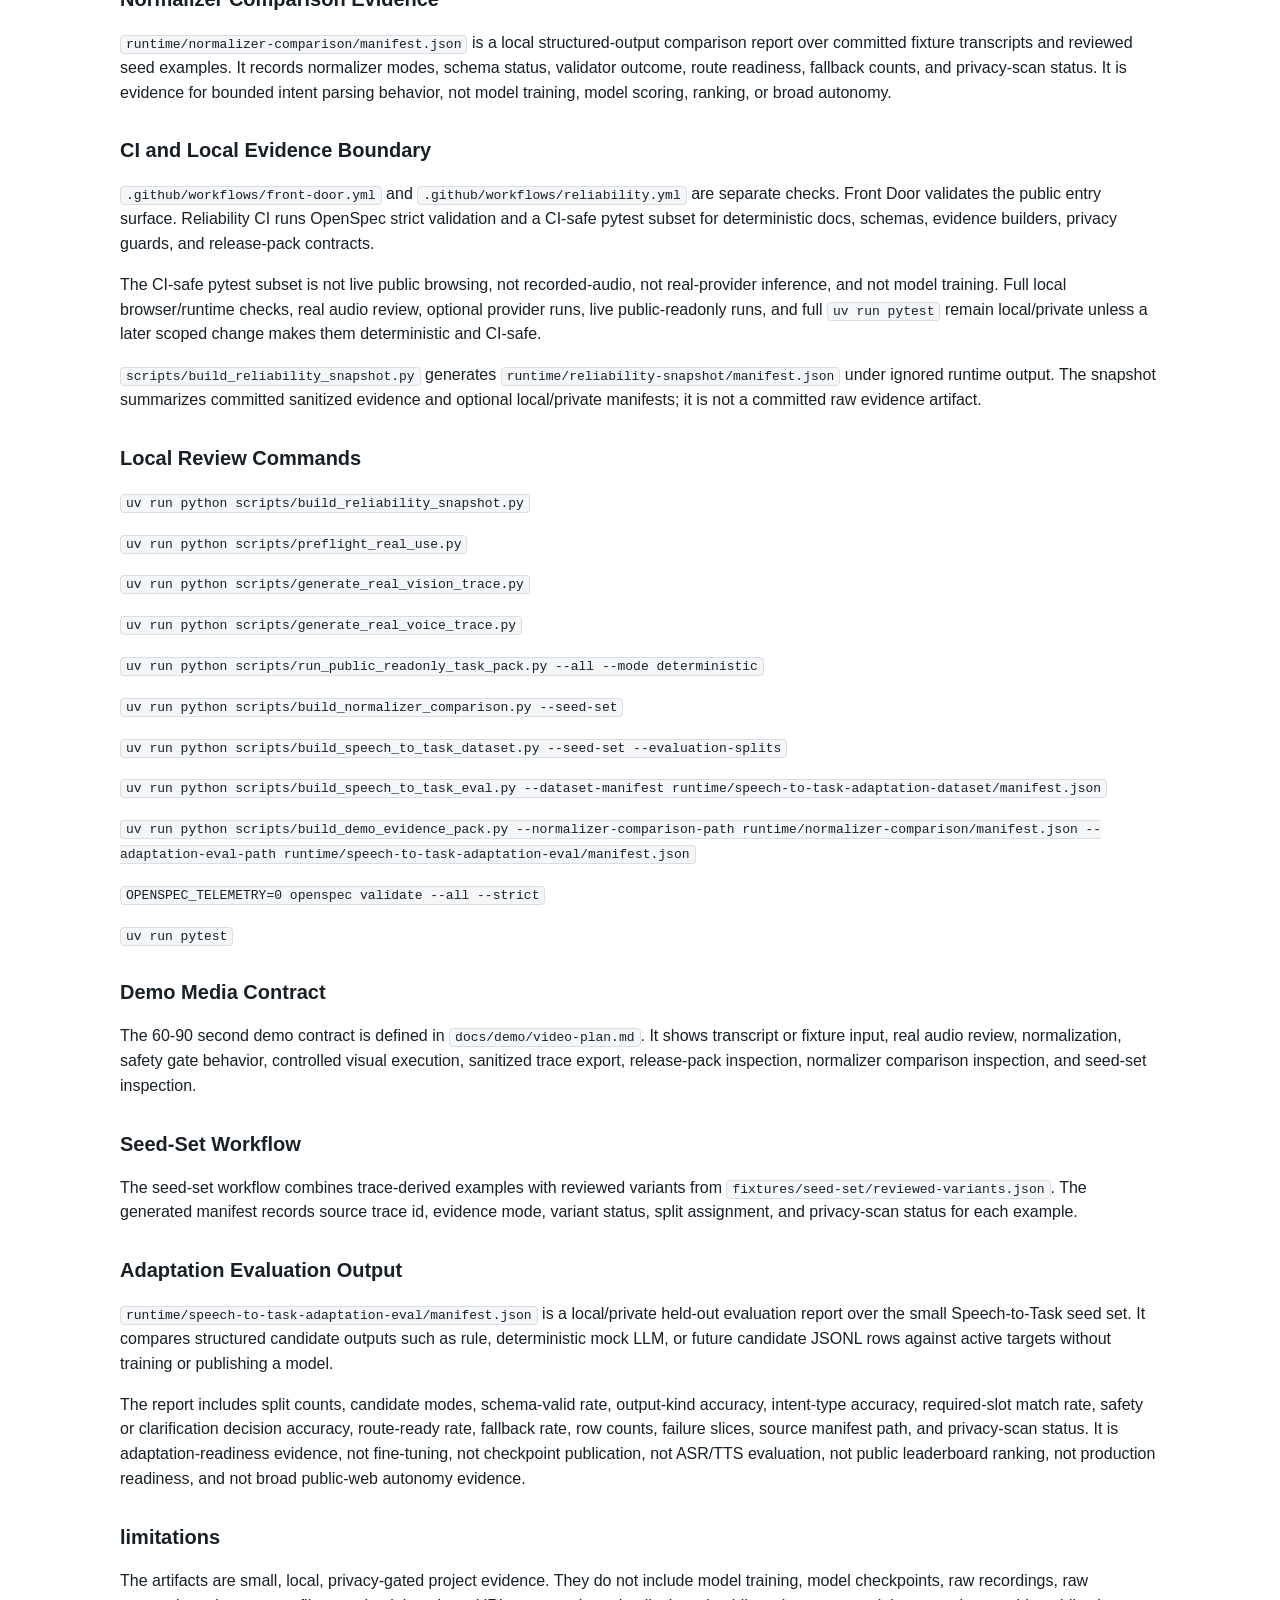
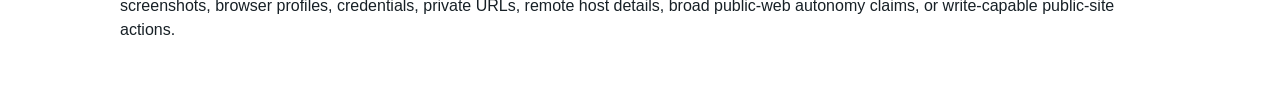
==== commit 79230b0a: "Add CI-backed reliability evidence gate" ====
--- a/voice-browser-agent/docs/public-evidence/index.html
+++ b/voice-browser-agent/docs/public-evidence/index.html
@@ -179,7 +179,32 @@
       </section>
 
       <section>
+        <h2>CI and Local Evidence Boundary</h2>
+        <p>
+          <code>.github/workflows/front-door.yml</code> and
+          <code>.github/workflows/reliability.yml</code> are separate checks. Front Door validates
+          the public entry surface. Reliability CI runs OpenSpec strict validation and a
+          CI-safe pytest subset for deterministic docs, schemas, evidence builders, privacy
+          guards, and release-pack contracts.
+        </p>
+        <p>
+          The CI-safe pytest subset is not live public browsing, not recorded-audio,
+          not real-provider inference, and not model training. Full local browser/runtime
+          checks, real audio review, optional provider runs, live public-readonly runs, and
+          full <code>uv run pytest</code> remain local/private unless a later scoped change makes
+          them deterministic and CI-safe.
+        </p>
+        <p>
+          <code>scripts/build_reliability_snapshot.py</code> generates
+          <code>runtime/reliability-snapshot/manifest.json</code> under ignored runtime output.
+          The snapshot summarizes committed sanitized evidence and optional local/private
+          manifests; it is not a committed raw evidence artifact.
+        </p>
+      </section>
+
+      <section>
         <h2>Local Review Commands</h2>
+        <p><code>uv run python scripts/build_reliability_snapshot.py</code></p>
         <p><code>uv run python scripts/preflight_real_use.py</code></p>
         <p><code>uv run python scripts/generate_real_vision_trace.py</code></p>
         <p><code>uv run python scripts/generate_real_voice_trace.py</code></p>
